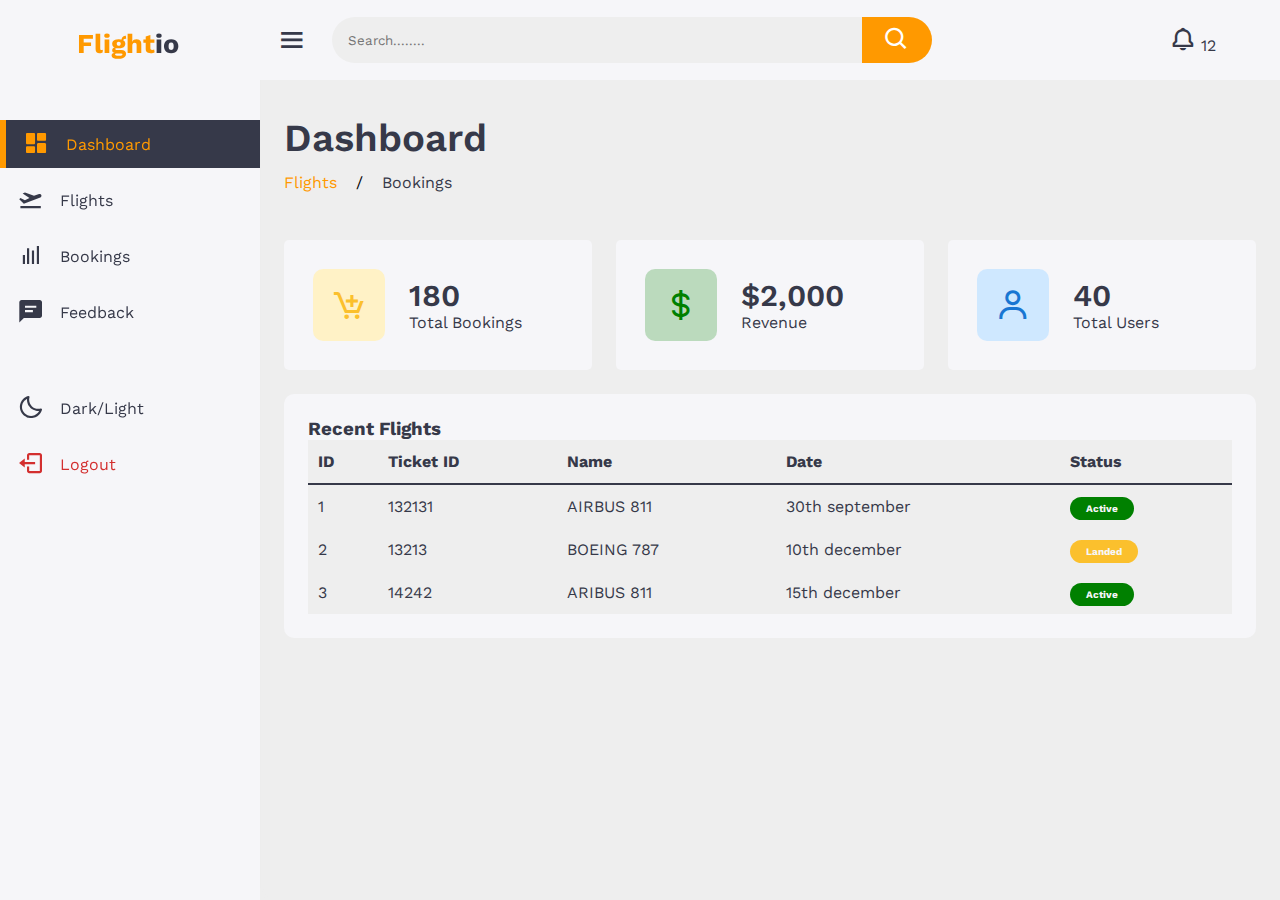
==== frontend/pages/admin/index.html @ 7bebd0ee "feat(admin): responsiveness" ====
<!DOCTYPE html>
<html lang="en">
  <head>
    <meta charset="UTF-8" />
    <meta name="viewport" content="width=device-width, initial-scale=1.0" />
    <title>Admin Panel | Flight System</title>
    <!-- Fonts -->
    <link rel="preconnect" href="https://fonts.googleapis.com" />
    <link rel="preconnect" href="https://fonts.gstatic.com" crossorigin />
    <link
      href="https://fonts.googleapis.com/css2?family=Work+Sans:ital,wght@0,100..900;1,100..900&display=swap"
      rel="stylesheet"
    />
    <link
      href="https://unpkg.com/boxicons@2.1.4/css/boxicons.min.css"
      rel="stylesheet"
    />

    <link
      rel="stylesheet"
      href="https://cdnjs.cloudflare.com/ajax/libs/font-awesome/6.5.1/css/all.min.css"
    />
    <!-- Styles -->

    <link rel="stylesheet" href="../../assets/styles/pages/admin.css" />

    <!-- Scripts -->
    <script src="../../assets/scripts/main.js" defer></script>
    <script src="../../assets/scripts/pages/admin.js" defer></script>
  </head>
  <body>
    <div class="sidebar">
      <a href="#" class="logo">
        <img src="/logo-1.png" alt="" />
        <span>Flight</span>io
      </a>
      <ul class="side-menu">
        <li class="active">
          <a href="#"><i class="bx bxs-dashboard"></i>Dashboard</a>
        </li>
        <li>
          <a href="#"><i class='bx bxs-plane-take-off'></i>Flights</a>
        </li>
        <li>
          <a href="#"><i class="bx bx-bar-chart"></i>Bookings</a>
        </li>
        <li>
          <a href="#"><i class="bx bxs-comment-detail"></i>Feedback</a>
        </li>
      </ul>
      <div class="side-menu">
        <ul>
          <li>
            <a href="#"><i class="bx bx-moon"></i>Dark/Light</a>
          </li>
          <li>
            <a href="#" class="logout"><i class="bx bx-log-out"></i>Logout</a>
          </li>
        </ul>
      </div>
    </div>
    <!-- ==============Sidebar close==============-->

    <!-- ==============content start==============-->
    <div class="content">
      <nav>
        <i class="bx bx-menu"></i>
        <form action="#">
          <div class="form-input">
            <input type="search" placeholder="Search........" />
            <button type="submit"><i class="bx bx-search"></i></button>
          </div>
        </form>
        <a href="#">
          <i class="bx bx-bell"></i>
          <span>12</span>
        </a>

        <a href="#" class="profile"></a>
        <img src="" alt="" />
      </nav>
      <main>
        <div class="header">
          <h1>Dashboard</h1>
          <ul class="breadcrumb">
            <li><a href="#" class="active">Flights</a></li>
            /
            <li><a href="#">Bookings</a></li>
          </ul>
        </div>
        <ul class="cards">
          <li>
            <i class="bx bx-cart-add"></i>
              <span class="info">
                <h3>180</h3>
                <p>Total Bookings</p>
              </span>
              <li>
                <i class="bx bx-dollar"></i>
                  <span class="info">
                    <h3>$2,000</h3>
                    <p>Revenue</p>
                  </span>
              </li>
              <li>
                <i class="bx bx-user"></i>
                  <span class="info">
                    <h3>40</h3>
                    <p>Total Users</p>
                  </span>
              </li>
          </li>
        </ul>

        <div class="bottom_data">
          <div class="flights">
            <div class="headers">
              <h3>Recent Flights</h3>
            </div>
            <table>
              <thead>
                <tr>
                  <th>ID</th>
                  <th>Ticket ID</th>
                  <th>Name</th>
                  <th>Date</th>
                  <th>Status</th>
                </tr>
              </thead>
              <tbody>
                <tr>
                  <td>1</td>
                  <td>132131</td>
                  <td>AIRBUS 811</td>
                  <td>30th september</td>
                  <td><span class="status completed">Active</span></td>
                </tr>
                <tr>
                  <td>2</td>
                  <td>13213</td>
                  <td>BOEING 787</td>
                  <td>10th december</td>
                  <td><span class="status pending">Landed</span></td>
                </tr>
                <tr>
                  <td>3</td>
                  <td>14242</td>
                  <td>ARIBUS 811</td>
                  <td>15th december</td>
                  <td><span class="status completed">Active</span></td>
                </tr>
              </tbody>
            </table>
          </div>
        </div>
      </main>
    </div>
  </body>
</html>
---- frontend/assets/styles/pages/admin.css ----
* {
  margin: 0;
  padding: 0;
  box-sizing: border-box;
  font-family: "Work Sans", system-ui, -apple-system, BlinkMacSystemFont,
    "Segoe UI", Roboto, Oxygen, Ubuntu, Cantarell, "Open Sans", "Helvetica Neue",
    sans-serif;
}

:root {
  --light: #f6f6f9;
  --primary: #1976d2;
  --light-primary: #cfe8ff;
  --grey: #eee;
  --dark-grey: #aaaaaa;
  --dark: #363949;
  --danger: #d32f2f;
  --light-danger: #fecdd3;
  --yellow: #fbc02d;
  --light-yellow: #fff2c6;
  --success: #ff9900;
  --light-success: #ffb84d;
}

* {
  box-sizing: border-box;
  margin: 0;
  padding: 0;
}

body {
  font-family: "poppins", sans-serif;
}

.bx {
  font-size: 1.7rem;
}

a {
  text-decoration: none;
}

li {
  list-style-type: none;
}

body.dark {
  --light: #181a1e;
  --grey: #25252c;
  --dark: #fbfbfb;
}

body {
  background-color: var(--grey);
  overflow-x: hidden;
}

.sidebar {
  position: fixed;
  top: 0;
  left: 0;
  background-color: var(--light);
  width: 260px;
  height: 100%;
  z-index: 2;
  overflow-x: hidden;
  scrollbar-width: none;
  scrollbar-width: none;
  box-shadow: 02px 0 10px var(--grey);
  transition: all 0.3s ease-in;
}

.sidebar::-webkit-scrollbar {
  display: none;
}

.sidebar.close {
  width: 60px;
}

.sidebar .logo {
  display: flex;
  align-items: center;
  font-size: 1.7rem;
  height: 56px;
  color: var(--dark);
  z-index: 1;
  font-weight: 700;
  margin: 1rem 0.5rem;
}

.sidebar .logo img {
  width: 25%;
  margin: 1rem 0;
}

.sidebar .logo span {
  margin-left: 0.5rem;
  color: var(--success);
}

.sidebar .side-menu {
  width: 100%;
  margin-top: 3rem;
}

.sidebar .side-menu li {
  margin: 0.5rem 0;
  height: 3rem;
  background-color: transparent;
}

.sidebar .side-menu li.active {
  border-left: var(--success) 6px solid;
  background: var(--dark);
  transition: all 0.3s ease-in;
}

.sidebar .side-menu li a {
  width: 100%;
  height: 100%;
  display: flex;
  align-items: center;
  font-size: 1rem;
  white-space: nowrap;
  overflow-x: hidden;
  transition: all 0.3s ease;
  color: var(--dark);
}

.sidebar .side-menu li.active a {
  color: var(--success);
}

.sidebar.close .side-menu li a {
  width: calc(80px - 12px);
  transition: all 0.3s ease-in;
}

.sidebar .side-menu li a .bx {
  min-width: calc(80px - 20px);
  display: flex;
  justify-content: center;
  font-size: 1.7rem;
}

.sidebar.close .logo img {
  width: 100%;
}

.side-menu li a.logout {
  color: var(--danger);
}

.content {
  position: relative;
  width: calc(100% - 260px);
  left: 260px;
  transition: all 0.3s ease;
}

.sidebar.close ~ .content {
  width: calc(100% - 60px);
  left: 60px;
}

.content nav {
  height: 56px;
  background-color: var(--light);
  padding: 2.5rem 1rem;
  display: flex;
  align-items: center;
  grid-gap: 24px;
  position: sticky;
  top: 0;
  left: 0;
  z-index: 5;
}

.content nav a {
  color: var(--dark);
}

.content nav .bx.bx-menu {
  cursor: pointer;
  color: var(--dark);
  font-size: 2rem;
}

.content nav form {
  max-width: 600px;
  width: 100%;
  margin-right: auto;
}

.content nav form .form-input {
  display: flex;
  align-items: center;
  height: 46px;
}

.content nav form .form-input input {
  flex-grow: 1;
  padding: 0 16px;
  height: 100%;
  border: none;
  background-color: var(--grey);
  border-radius: 36px 0 0 36px;
  outline: none;
  color: var(--dark);
  width: 100%;
}

.content nav form .form-input button {
  width: 80px;
  height: 100%;
  display: flex;
  justify-content: center;
  align-items: center;
  background-color: var(--success);
  color: var(--light);
  font-size: 18px;
  outline: none;
  border: none;
  border-radius: 0 36px 36px 0;
  cursor: pointer;
}

.content nav form .form-input button .bx-search {
  color: #fff;
}

.content nav .notification {
  font-size: 20px;
  position: relative;
}

.content nav .notification span {
  position: absolute;
  top: -6px;
  width: 26px;
  height: 20px;
  background-color: var(--danger);
  border-radius: 50%;
  color: var(--light);
  border: 2px solid var(--light);
  font-weight: 700;
  font-size: 12px;
  display: flex;
  justify-content: center;
}

.content nav .profile img {
  width: 36px;
  height: 36px;
  object-fit: cover;
  border-radius: 4px solid var(--dark);
}

main {
  width: 100%;
  padding: 2.2rem 1.5rem;
  max-height: calc(100vh - 65px);
}

main .header h1 {
  font-size: 2.4rem;
  font-weight: 600;
  margin-bottom: 0.8rem;
  color: var(--dark);
}

main .breadcrumb {
  display: flex;
  align-items: center;
  grid-gap: 1.2rem;
}

main .breadcrumb li {
  color: var(--dark);
}

main .breadcrumb li a {
  color: var(--dark);
  pointer-events: none;
}

main .breadcrumb li a.active {
  color: var(--success);
}

main .cards {
  display: grid;
  grid-template-columns: repeat(auto-fit, minmax(300px, 1fr));
  grid-gap: 1.5rem;
  margin-top: 3rem;
}

main .cards li {
  padding: 1.8rem;
  background-color: var(--light);
  border-radius: 5px;
  display: flex;
  align-items: center;
  grid-gap: 1.5rem;
  cursor: pointer;
  transition: all 0.3s ease;
}

main .cards li:hover {
  transform: translatey(-10px);
}

main .cards li .bx {
  width: 4.5rem;
  height: 4.5rem;
  border-radius: 10px;
  font-size: 36px;
  display: flex;
  align-items: center;
  justify-content: center;
}

main .cards li:nth-child(1) .bx {
  background-color: var(--light-yellow);
  color: var(--yellow);
}

main .cards li:nth-child(2) .bx {
  background-color: rgba(0, 128, 0, 0.24);
  color: green;
}

main .cards li:nth-child(3) .bx {
  background-color: var(--light-primary);
  color: var(--primary);
}

main .cards li .info h3 {
  font-size: 1.9rem;
  font-weight: 600;
  color: var(--dark);
}

main .cards li .info p {
  color: var(--dark);
}

.content main .bottom_data {
  display: flex;
  flex-wrap: wrap;
  width: 100%;
  grid-gap: 24px;
  margin-top: 24px;
  color: var(--dark);
}

main .bottom_data .header {
  display: flex;
  align-items: center;
  grid-gap: 16px;
  margin-bottom: 24px;
}

.content main .bottom_data > div {
  border-radius: 10px;
  background-color: var(--light);
  padding: 24px;
  overflow-x: hidden;
}

main .bottom_data .header h3 {
  font-size: 24px;
  font-weight: 600px;
}

main .bottom_data .flights {
  flex-grow: 1;
  flex-basis: 500;
}

main .bottom_data .flights table {
  width: 100%;
  border-collapse: collapse;
}

main .bottom_data .flights table th {
  padding: 12px 10px;
  font-size: 1rem;
  text-align: left;
  border-bottom: 2px solid;
  background-color: var(--grey);
  color: var(--dark);
}

main .bottom_data .flights tbody td {
  padding: 12px 10px;
  font-size: 1rem;
  text-align: left;
  background-color: var(--grey);
  color: var(--dark);
}

main .bottom_data .flights table td {
  padding-left: 12px 10px;
}

.content main .bottom_data .flights table tbody tr {
  cursor: pointer;
  transition: all 0.3s ease-in;
}

.content main .bottom_data .flights table tbody tr:nth-child(even) {
  background-color: var(--grey);
}

.content main .bottom_data .flights table td .status {
  font-size: 10px;
  padding: 6px 16px;
  color: var(--light);
  border-radius: 20px;
  font-weight: 700;
}

.content main .bottom_data .flights table td .status.completed {
  background-color: green;
}

.content main .bottom_data .flights table td .status.pending {
  background-color: var(--yellow);
}

@media (max-width: 768px) {
  .sidebar {
    width: 200px;
  }

  .content {
    width: calc(100% - 60px);
    left: 200px;
  }
}

@media (max-width: 576px) {
  .content nav form .form-input input {
    display: none;
  }

  .content nav form .form-input button {
    background-color: var(--dark-grey);
  }

  .content nav form .form-input input {
    width: 100%;
    display: block;
  }
  .content nav form.show .form-input button {
    width: 36px;
    height: 100%;
    color: var(--light);
    background-color: var(--dark);
    border-radius: 0 36px 36px 0;
  }

  .content nav form.show ~ .notification,
  .content nav form.show ~ .profile {
    display: none;
  }

  main .cards {
    grid-template-columns: 1fr;
  }

  main .bottom_data .header {
    min-width: 340px;
  }

  main .bottom_data .flights table {
    min-width: 340px;
  }
}
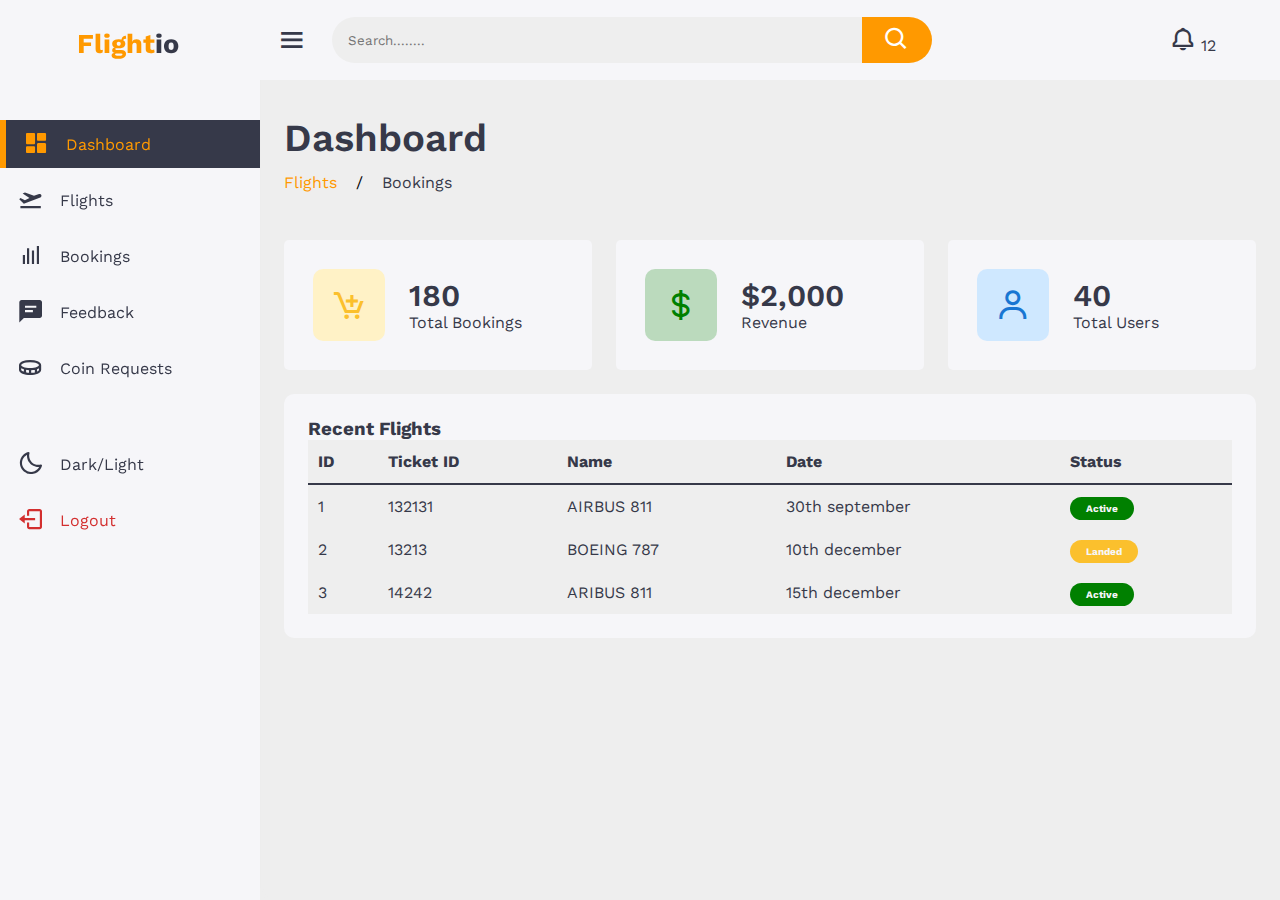
==== commit 1073bd74: "feat(admin): more styling + js added to dashboard" ====
--- a/frontend/pages/admin/index.html
+++ b/frontend/pages/admin/index.html
@@ -25,8 +25,7 @@
     <link rel="stylesheet" href="../../assets/styles/pages/admin.css" />
 
     <!-- Scripts -->
-    <script src="../../assets/scripts/main.js" defer></script>
-    <script src="../../assets/scripts/pages/admin.js" defer></script>
+    
   </head>
   <body>
     <div class="sidebar">
@@ -47,6 +46,9 @@
         <li>
           <a href="#"><i class="bx bxs-comment-detail"></i>Feedback</a>
         </li>
+        <li>
+          <a href="#"><i class='bx bx-coin'></i>Coin Requests</a>
+        </li>
       </ul>
       <div class="side-menu">
         <ul>
@@ -59,9 +61,6 @@
         </ul>
       </div>
     </div>
-    <!-- ==============Sidebar close==============-->
-
-    <!-- ==============content start==============-->
     <div class="content">
       <nav>
         <i class="bx bx-menu"></i>
@@ -156,4 +155,6 @@
       </main>
     </div>
   </body>
+    <script src="../../assets/scripts/main.js"></script>
+    <script src="/frontend/assets/scripts/pages/admin.js"></script>
 </html>
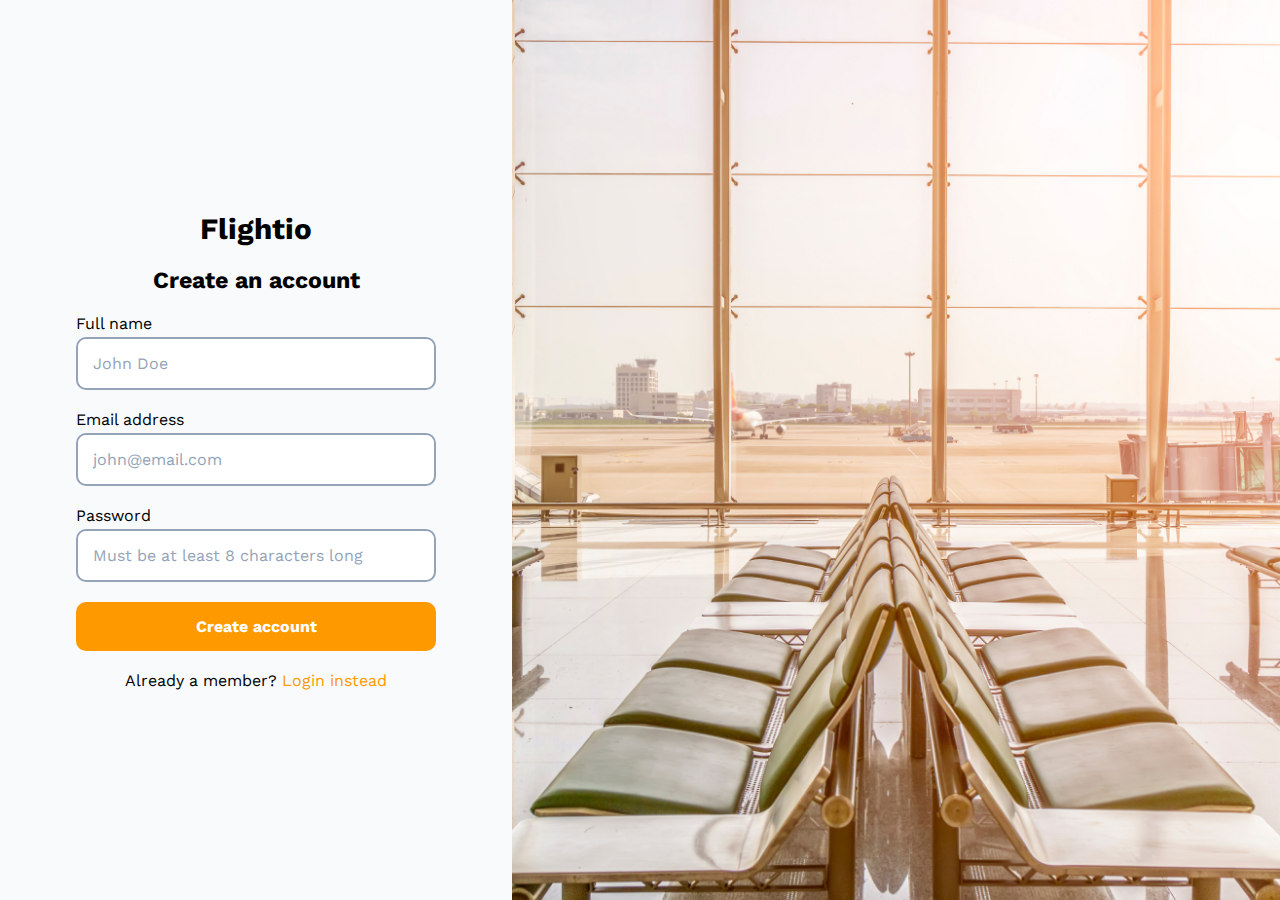
==== commit 3d82f06a: "Small admin panel fixes" ====
--- a/frontend/pages/admin/index.html
+++ b/frontend/pages/admin/index.html
@@ -23,8 +23,6 @@
     <!-- Styles -->
 
     <link rel="stylesheet" href="../../assets/styles/pages/admin.css" />
-
-    <!-- Scripts -->
     
   </head>
   <body>
@@ -56,7 +54,7 @@
             <a href="#"><i class="bx bx-moon"></i>Dark/Light</a>
           </li>
           <li>
-            <a href="#" class="logout"><i class="bx bx-log-out"></i>Logout</a>
+            <a href="../../pages/auth.html" class="logout logout-link"><i class="bx bx-log-out"></i>Logout</a>
           </li>
         </ul>
       </div>
@@ -91,20 +89,20 @@
           <li>
             <i class="bx bx-cart-add"></i>
               <span class="info">
-                <h3>180</h3>
+                <h3 id="total-bookings">180</h3>
                 <p>Total Bookings</p>
               </span>
               <li>
                 <i class="bx bx-dollar"></i>
                   <span class="info">
-                    <h3>$2,000</h3>
+                    <h3 id="total-revenue">$2,000</h3>
                     <p>Revenue</p>
                   </span>
               </li>
               <li>
                 <i class="bx bx-user"></i>
                   <span class="info">
-                    <h3>40</h3>
+                    <h3 id="user-count">40</h3>
                     <p>Total Users</p>
                   </span>
               </li>
@@ -126,7 +124,7 @@
                   <th>Status</th>
                 </tr>
               </thead>
-              <tbody>
+              <tbody id="bookings-table">
                 <tr>
                   <td>1</td>
                   <td>132131</td>
@@ -156,5 +154,5 @@
     </div>
   </body>
     <script src="../../assets/scripts/main.js"></script>
-    <script src="/frontend/assets/scripts/pages/admin.js"></script>
+    <script src="../../assets/scripts/pages/admin.js"></script>
 </html>
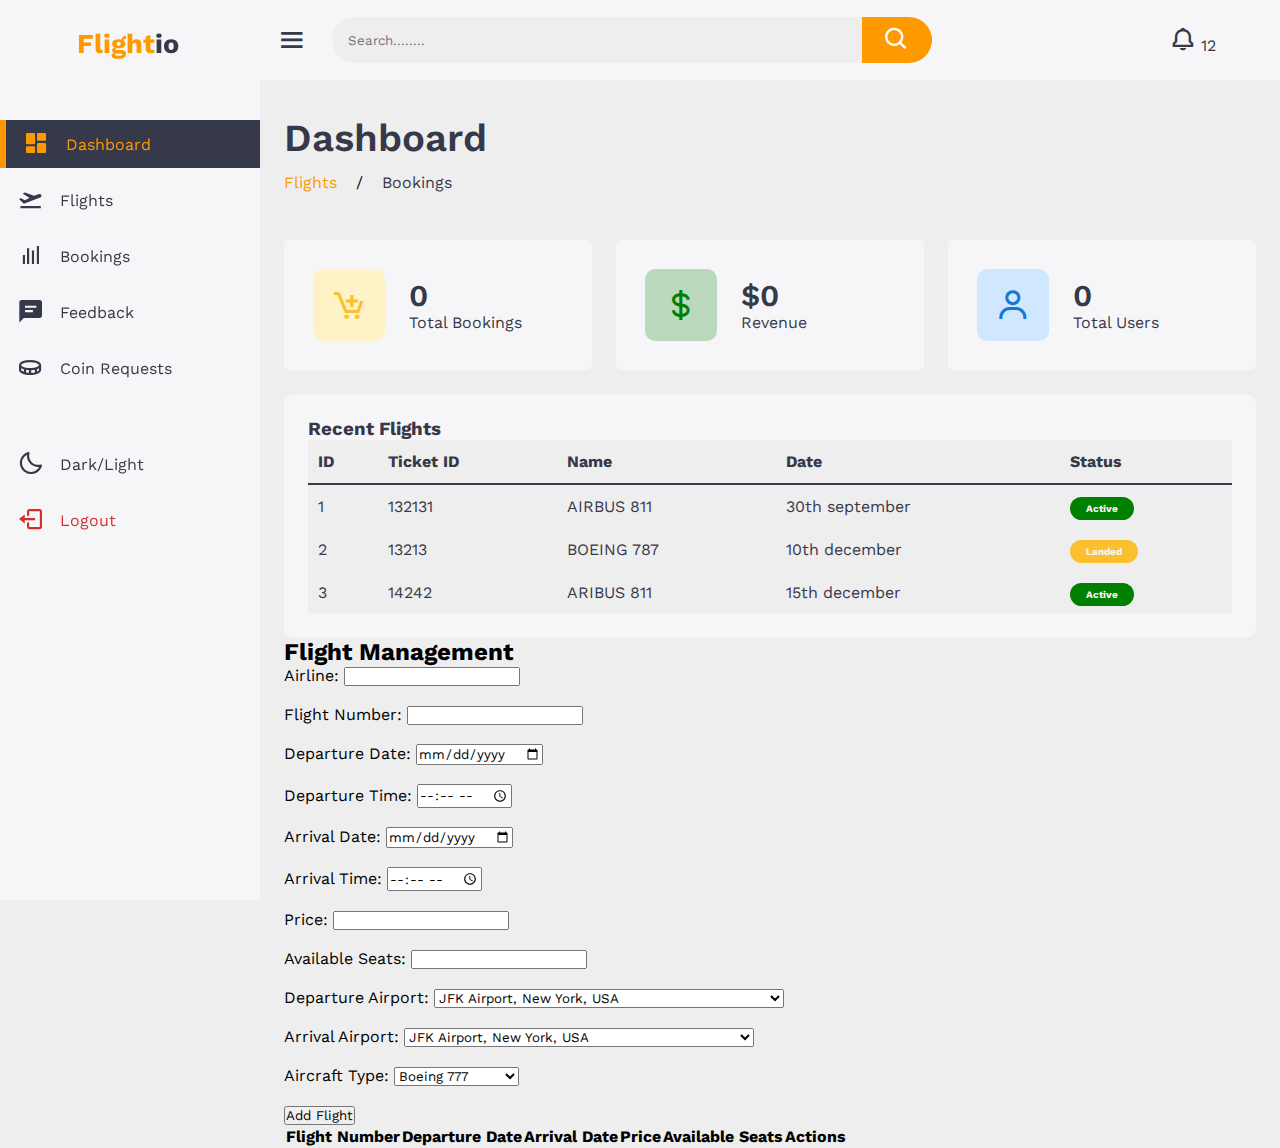
==== commit 155a666a: "feat(admin): flight management options added to html" ====
--- a/frontend/pages/admin/index.html
+++ b/frontend/pages/admin/index.html
@@ -89,20 +89,20 @@
           <li>
             <i class="bx bx-cart-add"></i>
               <span class="info">
-                <h3 id="total-bookings">180</h3>
+                <h3 id="total-bookings">0</h3>
                 <p>Total Bookings</p>
               </span>
               <li>
                 <i class="bx bx-dollar"></i>
                   <span class="info">
-                    <h3 id="total-revenue">$2,000</h3>
+                    <h3 id="total-revenue">$0</h3>
                     <p>Revenue</p>
                   </span>
               </li>
               <li>
                 <i class="bx bx-user"></i>
                   <span class="info">
-                    <h3 id="user-count">40</h3>
+                    <h3 id="user-count">0</h3>
                     <p>Total Users</p>
                   </span>
               </li>
@@ -150,8 +150,73 @@
             </table>
           </div>
         </div>
-      </main>
-    </div>
+        <div class="flights">
+  <div class="headers">
+    <h2>Flight Management</h2>
+  </div>
+  <form id="create-flight-form">
+    <label for="flight-airline">Airline:</label>
+    <input type="text" id="flight-airline" name="flight-airline" required><br><br>
+    
+    <label for="flight-number">Flight Number:</label>
+    <input type="text" id="flight-number" name="flight-number" required><br><br>
+    
+    <label for="depart-date">Departure Date:</label>
+    <input type="date" id="depart-date" name="depart-date" required><br><br>
+    
+    <label for="depart-time">Departure Time:</label>
+    <input type="time" id="depart-time" name="depart-time" required><br><br>
+    
+    <label for="arrival-date">Arrival Date:</label>
+    <input type="date" id="arrival-date" name="arrival-date" required><br><br>
+    
+    <label for="arrival-time">Arrival Time:</label>
+    <input type="time" id="arrival-time" name="arrival-time" required><br><br>
+    
+    <label for="flight-price">Price:</label>
+    <input type="number" id="flight-price" name="flight-price" required><br><br>
+    
+    <label for="available-seats">Available Seats:</label>
+    <input type="number" id="available-seats" name="available-seats" required><br><br>
+    
+    <label for="departure-airport">Departure Airport:</label>
+    <select id="departure-airport" name="departure-airport" required>
+      <option value="1">JFK Airport, New York, USA</option>
+      <option value="2">LAX International Airport, Los Angeles, USA</option>
+      <option value="3">Rafic Hariri International Airport, Beirut, Lebanon</option>
+    </select><br><br>
+    
+    <label for="arrival-airport">Arrival Airport:</label>
+    <select id="arrival-airport" name="arrival-airport" required>
+      <option value="1">JFK Airport, New York, USA</option>
+      <option value="2">LAX International Airport, Los Angeles, USA</option>
+      <option value="3">Rafic Hariri International Airport, Beirut, Lebanon</option>
+    </select><br><br>
+    
+    <label for="aircraft-type">Aircraft Type:</label>
+    <select id="aircraft-type" name="aircraft-type" required>
+      <option value="1">Boeing 777</option>
+      <option value="2">Boeing 737 MAX</option>
+    </select><br><br>
+    
+    <button type="submit">Add Flight</button>
+  </form>
+  <table id="flights-table">
+    <thead>
+      <tr>
+        <th>Flight Number</th>
+        <th>Departure Date</th>
+        <th>Arrival Date</th>
+        <th>Price</th>
+        <th>Available Seats</th>
+        <th>Actions</th>
+      </tr>
+    </thead>
+    <tbody id="flights-table-body">
+      <!-- Flight data will be dynamically inserted here -->
+    </tbody>
+  </table>
+</div>
   </body>
     <script src="../../assets/scripts/main.js"></script>
     <script src="../../assets/scripts/pages/admin.js"></script>
--- a/frontend/assets/styles/pages/admin.css
+++ b/frontend/assets/styles/pages/admin.css
@@ -430,6 +430,8 @@
   background-color: var(--yellow);
 }
 
+
+
 @media (max-width: 768px) {
   .sidebar {
     width: 200px;
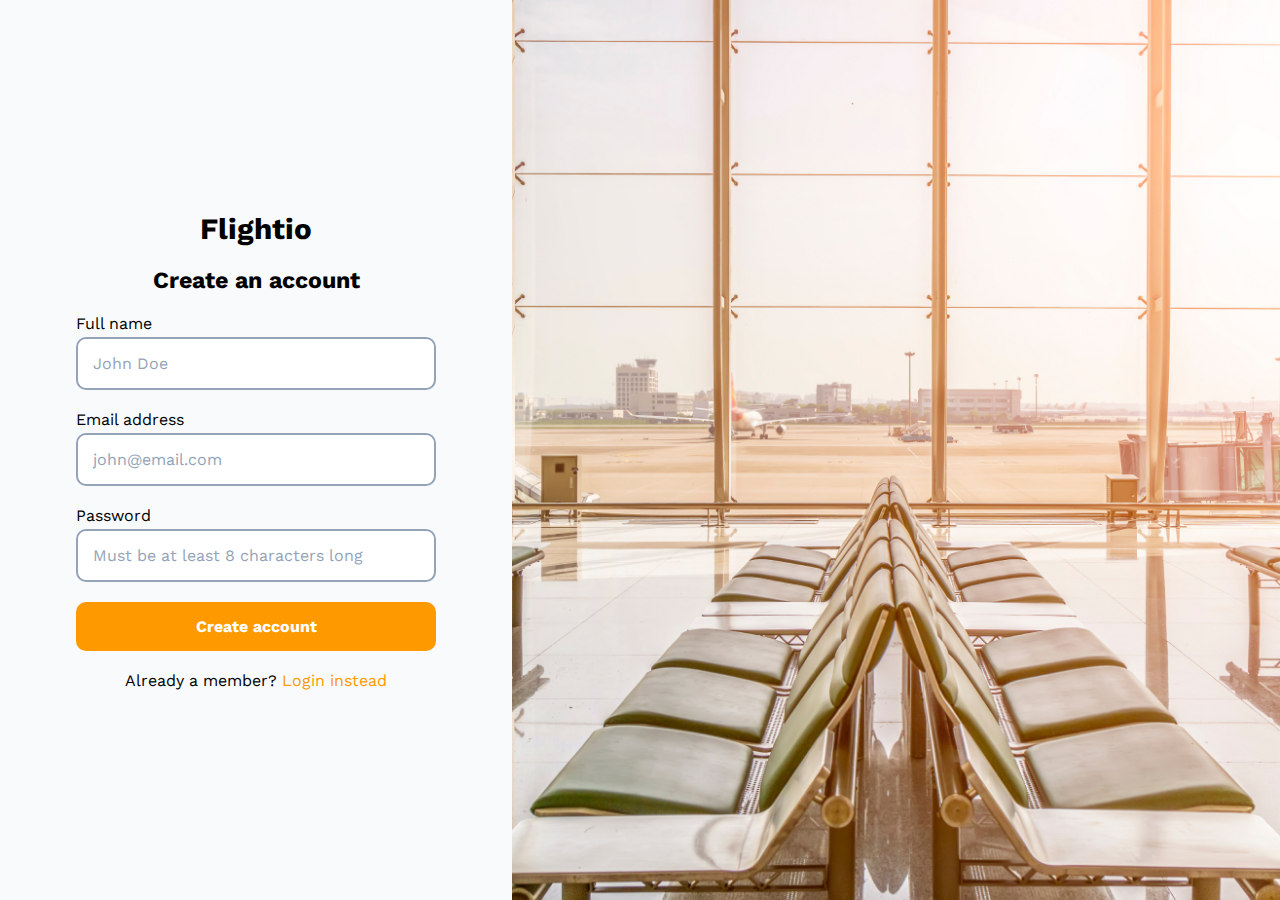
==== commit 33b6ff22: "Admin panel: Added functionality to new flights form" ====
--- a/frontend/pages/admin/index.html
+++ b/frontend/pages/admin/index.html
@@ -156,45 +156,45 @@
   </div>
   <form id="create-flight-form">
     <label for="flight-airline">Airline:</label>
-    <input type="text" id="flight-airline" name="flight-airline" required><br><br>
+    <input type="text" id="flight-airline" name="airline_name" ><br><br>
     
     <label for="flight-number">Flight Number:</label>
-    <input type="text" id="flight-number" name="flight-number" required><br><br>
+    <input type="text" id="flight-number" name="flight_number" ><br><br>
     
     <label for="depart-date">Departure Date:</label>
-    <input type="date" id="depart-date" name="depart-date" required><br><br>
+    <input type="date" id="depart-date" name="depart_datetime" ><br><br>
     
     <label for="depart-time">Departure Time:</label>
-    <input type="time" id="depart-time" name="depart-time" required><br><br>
+    <input type="time" id="depart-time" name="depart-time" ><br><br>
     
     <label for="arrival-date">Arrival Date:</label>
-    <input type="date" id="arrival-date" name="arrival-date" required><br><br>
+    <input type="date" id="arrival-date" name="arrival_datetime" ><br><br>
     
     <label for="arrival-time">Arrival Time:</label>
-    <input type="time" id="arrival-time" name="arrival-time" required><br><br>
+    <input type="time" id="arrival-time" name="arrival-time" ><br><br>
     
     <label for="flight-price">Price:</label>
-    <input type="number" id="flight-price" name="flight-price" required><br><br>
+    <input type="number" id="flight-price" name="flight_price" ><br><br>
     
     <label for="available-seats">Available Seats:</label>
-    <input type="number" id="available-seats" name="available-seats" required><br><br>
+    <input type="number" id="available-seats" name="available_seats" ><br><br>
     
     <label for="departure-airport">Departure Airport:</label>
-    <select id="departure-airport" name="departure-airport" required>
+    <select id="departure-airport" name="departure_airport_id" >
       <option value="1">JFK Airport, New York, USA</option>
       <option value="2">LAX International Airport, Los Angeles, USA</option>
       <option value="3">Rafic Hariri International Airport, Beirut, Lebanon</option>
     </select><br><br>
     
     <label for="arrival-airport">Arrival Airport:</label>
-    <select id="arrival-airport" name="arrival-airport" required>
+    <select id="arrival-airport" name="arrival_airport_id" >
       <option value="1">JFK Airport, New York, USA</option>
       <option value="2">LAX International Airport, Los Angeles, USA</option>
       <option value="3">Rafic Hariri International Airport, Beirut, Lebanon</option>
     </select><br><br>
     
     <label for="aircraft-type">Aircraft Type:</label>
-    <select id="aircraft-type" name="aircraft-type" required>
+    <select id="aircraft-type" name="aircraft_type_id" >
       <option value="1">Boeing 777</option>
       <option value="2">Boeing 737 MAX</option>
     </select><br><br>
